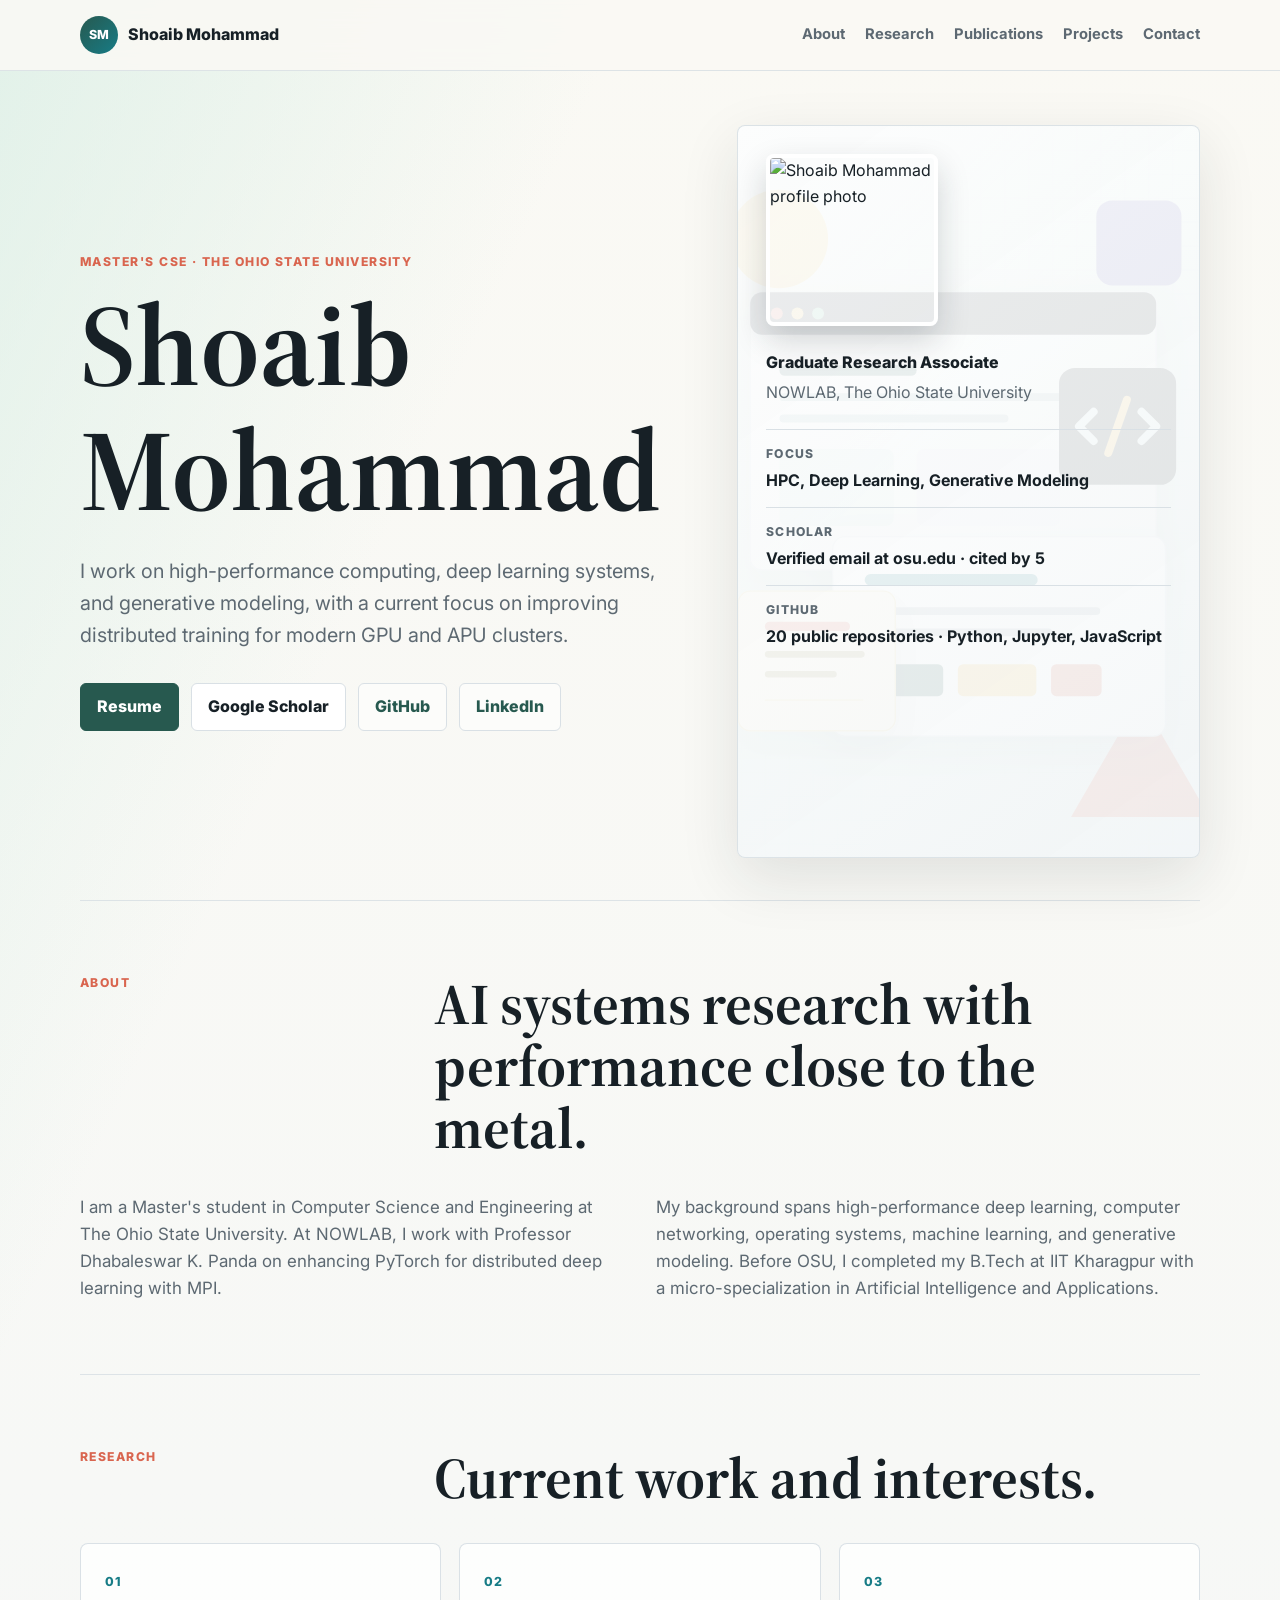
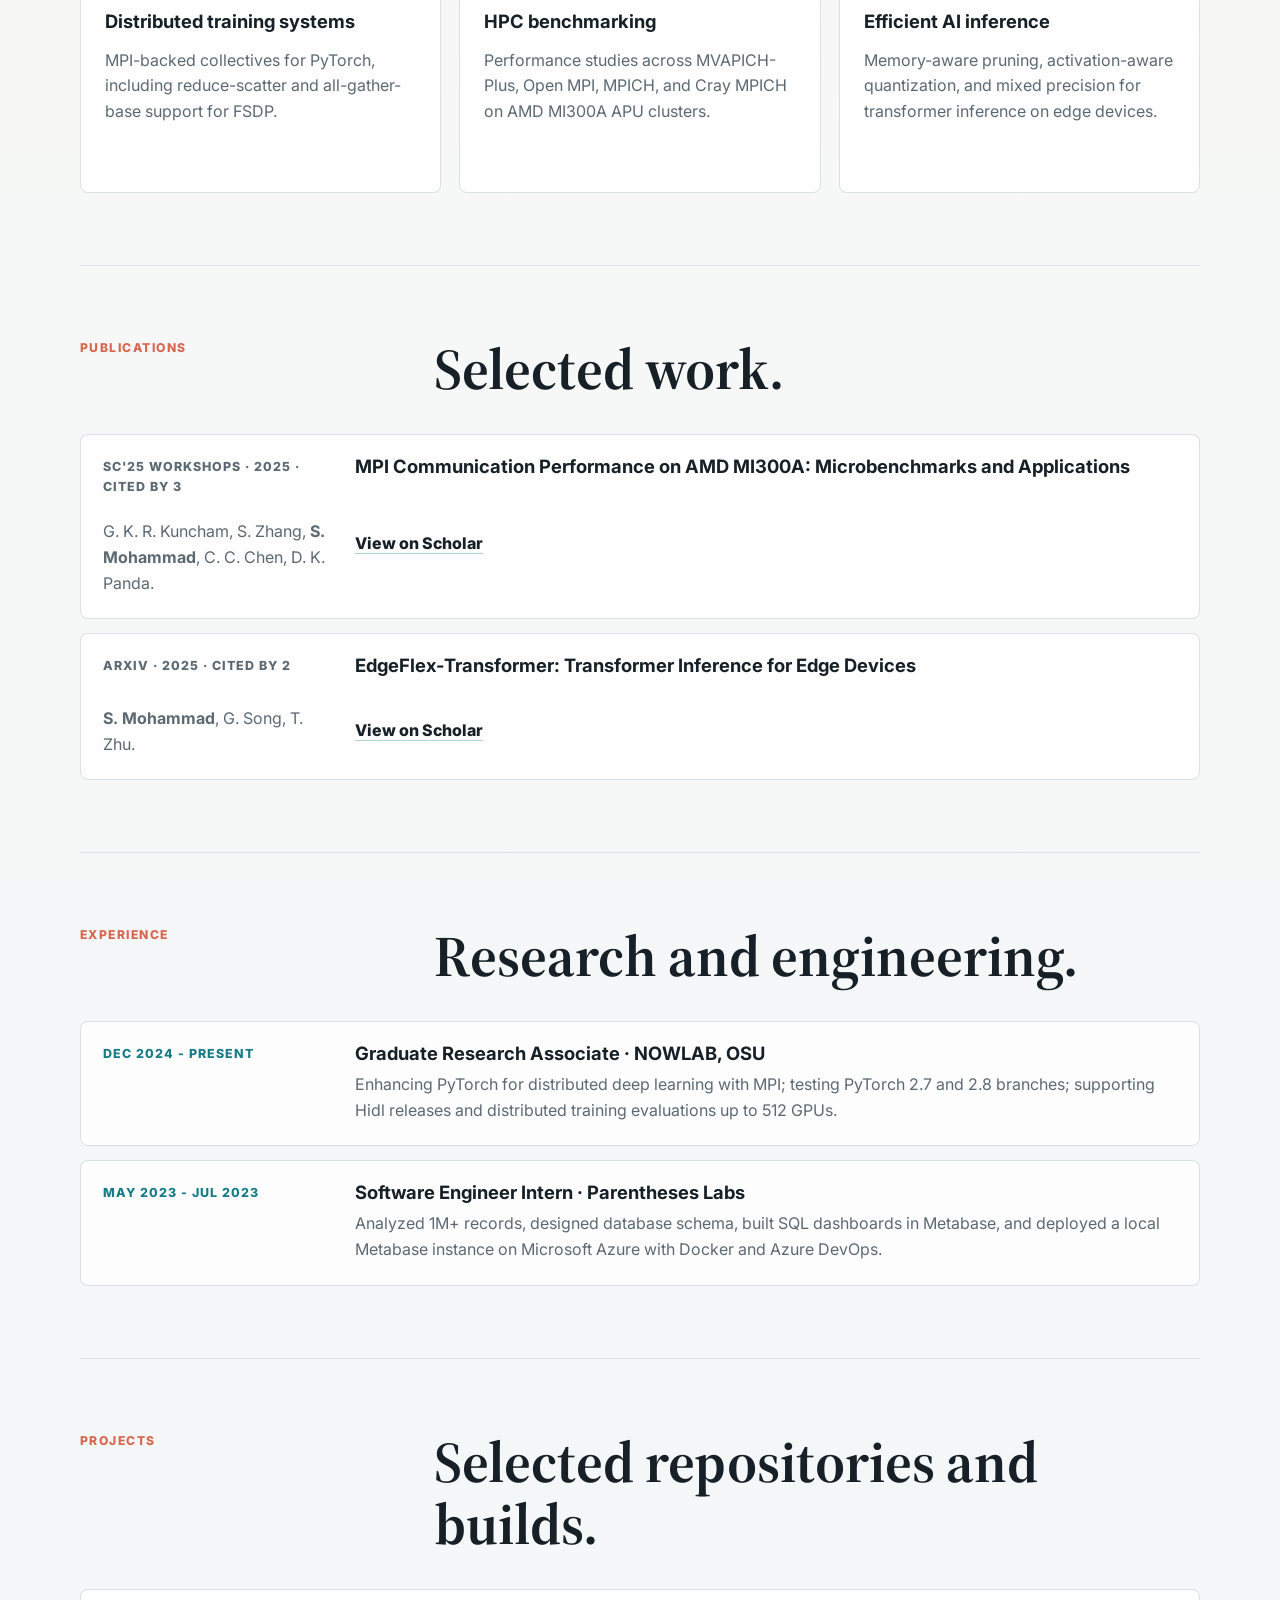
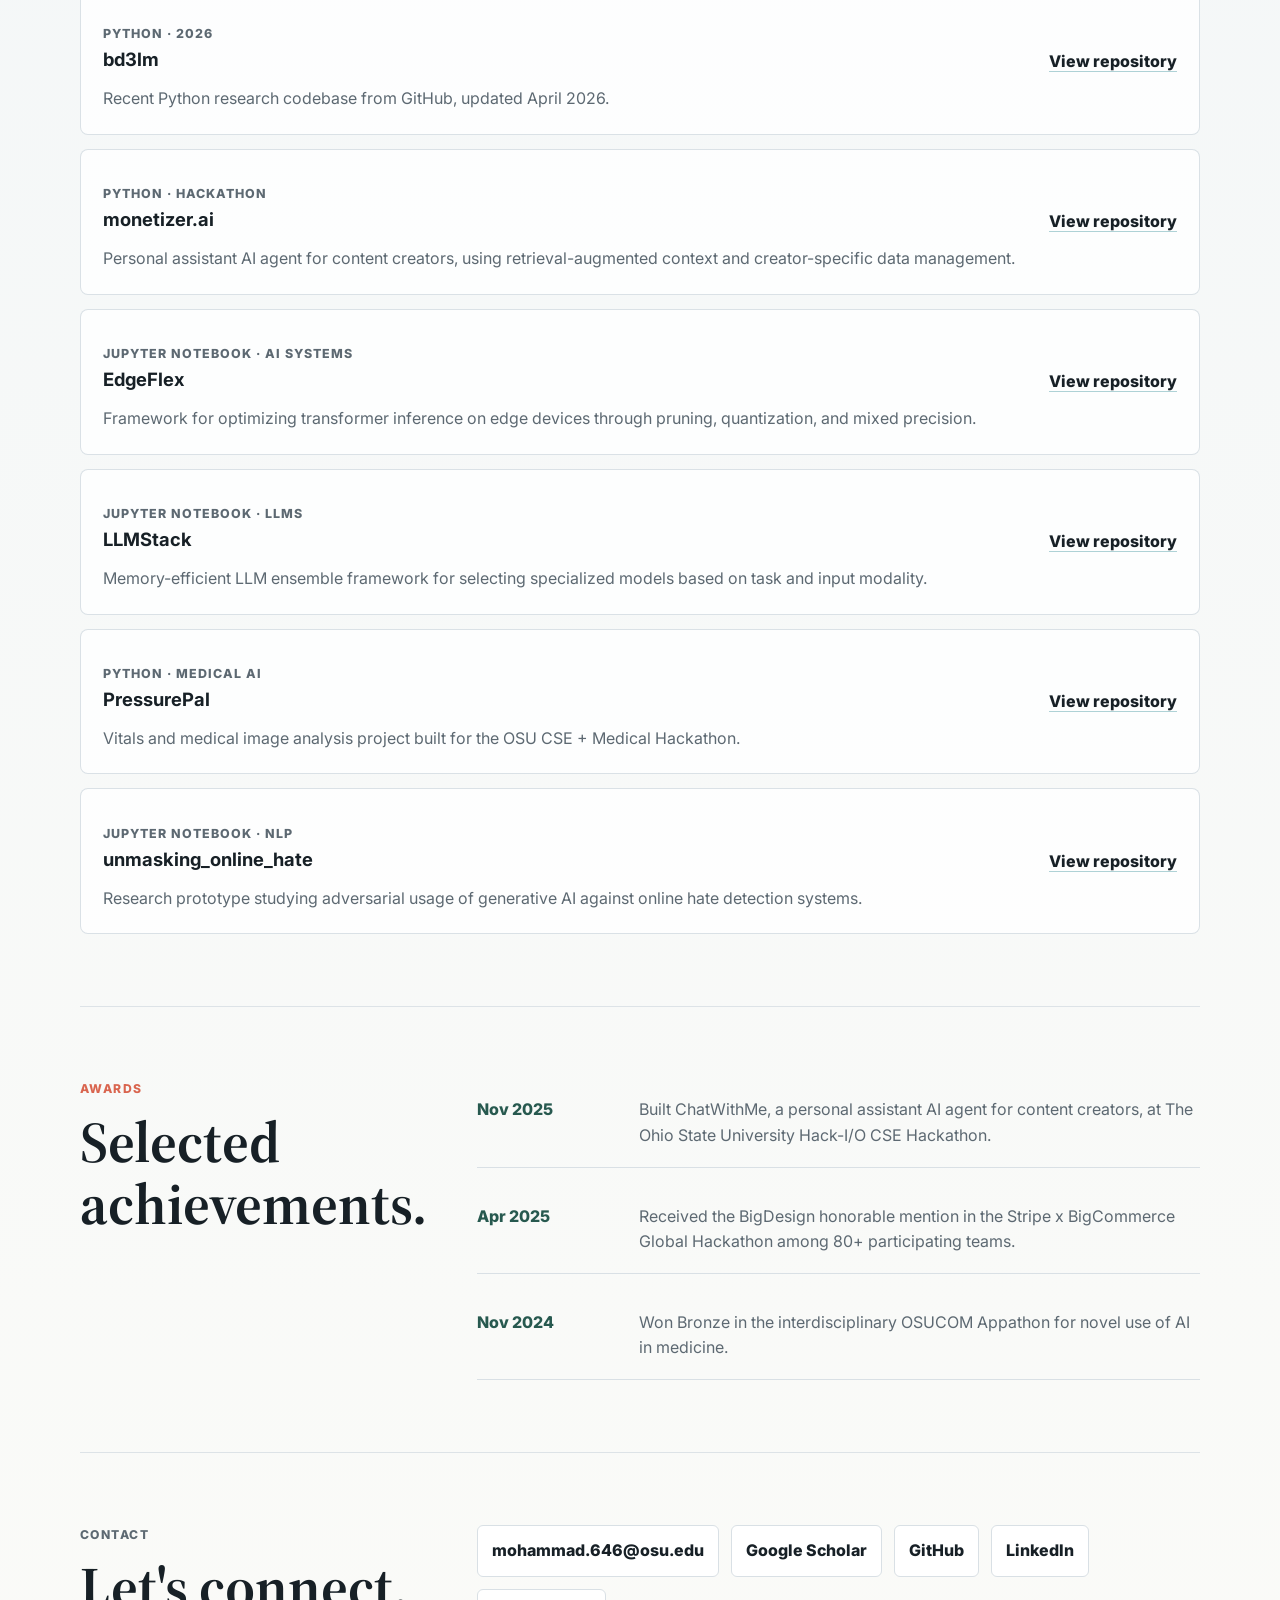
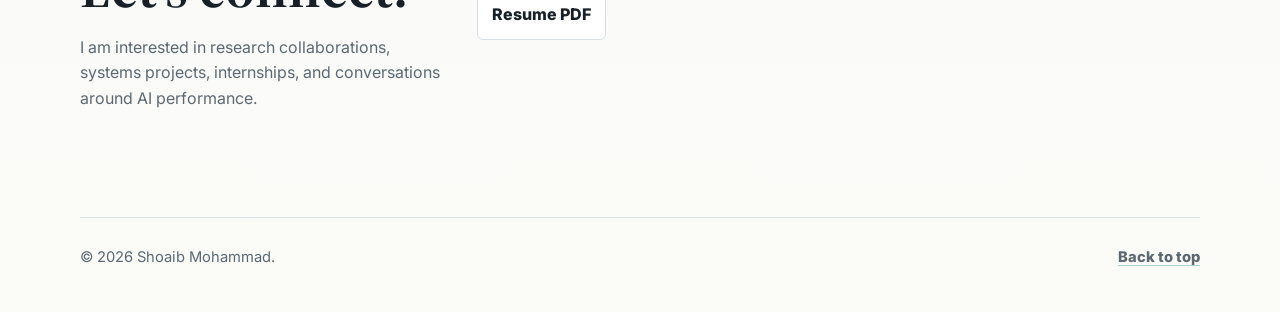
==== index.html @ 1cb0538e "Publish personal homepage" ====
<!doctype html>
<html lang="en">
  <head>
    <meta charset="utf-8">
    <meta name="viewport" content="width=device-width, initial-scale=1">
    <meta name="description" content="Shoaib Mohammad - Master's CSE student at The Ohio State University working on HPC, deep learning, generative modeling, and distributed training systems.">
    <title>Shoaib Mohammad | HPC, Deep Learning, and AI Systems</title>
    <link rel="preconnect" href="https://fonts.googleapis.com">
    <link rel="preconnect" href="https://fonts.gstatic.com" crossorigin>
    <link href="https://fonts.googleapis.com/css2?family=Inter:wght@400;500;600;700;800&family=Source+Serif+4:opsz,wght@8..60,500;8..60,650&display=swap" rel="stylesheet">
    <link rel="stylesheet" href="styles.css">
  </head>
  <body>
    <header class="site-header">
      <a class="brand" href="#top" aria-label="Shoaib Mohammad home">
        <span class="brand-mark">SM</span>
        <span>Shoaib Mohammad</span>
      </a>
      <nav class="site-nav" aria-label="Main navigation">
        <a href="#about">About</a>
        <a href="#research">Research</a>
        <a href="#publications">Publications</a>
        <a href="#projects">Projects</a>
        <a href="#contact">Contact</a>
      </nav>
    </header>

    <main id="top">
      <section class="hero" aria-labelledby="hero-title">
        <div class="hero-copy">
          <p class="eyebrow">Master's CSE · The Ohio State University</p>
          <h1 id="hero-title">Shoaib Mohammad</h1>
          <p class="lead">
            I work on high-performance computing, deep learning systems, and generative modeling, with a current focus on
            improving distributed training for modern GPU and APU clusters.
          </p>
          <div class="hero-actions" aria-label="Profile links">
            <a class="button primary" href="assets/Shoaib-Mohammad-Resume.pdf">Resume</a>
            <a class="button secondary" href="https://scholar.google.com/citations?user=XwBFP_gAAAAJ&amp;hl=en">Google Scholar</a>
            <a class="button ghost" href="https://github.com/Shoaib-git20">GitHub</a>
            <a class="button ghost" href="https://www.linkedin.com/in/shoaib-mohammad/">LinkedIn</a>
          </div>
        </div>

        <aside class="profile-panel" aria-label="Profile snapshot">
          <img class="profile-photo" src="https://avatars.githubusercontent.com/u/88187339?v=4" alt="Shoaib Mohammad profile photo">
          <div class="profile-copy">
            <p class="profile-title">Graduate Research Associate</p>
            <p class="profile-text">NOWLAB, The Ohio State University</p>
          </div>
          <dl class="profile-facts">
            <div>
              <dt>Focus</dt>
              <dd>HPC, Deep Learning, Generative Modeling</dd>
            </div>
            <div>
              <dt>Scholar</dt>
              <dd>Verified email at osu.edu · cited by 5</dd>
            </div>
            <div>
              <dt>GitHub</dt>
              <dd>20 public repositories · Python, Jupyter, JavaScript</dd>
            </div>
          </dl>
        </aside>
      </section>

      <section class="section intro" id="about">
        <div class="section-heading">
          <p class="eyebrow">About</p>
          <h2>AI systems research with performance close to the metal.</h2>
        </div>
        <div class="intro-grid">
          <p>
            I am a Master's student in Computer Science and Engineering at The Ohio State University. At NOWLAB, I work
            with Professor Dhabaleswar K. Panda on enhancing PyTorch for distributed deep learning with MPI.
          </p>
          <p>
            My background spans high-performance deep learning, computer networking, operating systems, machine learning,
            and generative modeling. Before OSU, I completed my B.Tech at IIT Kharagpur with a micro-specialization in
            Artificial Intelligence and Applications.
          </p>
        </div>
      </section>

      <section class="section" id="research">
        <div class="section-heading">
          <p class="eyebrow">Research</p>
          <h2>Current work and interests.</h2>
        </div>
        <div class="focus-grid">
          <article class="focus-card">
            <span>01</span>
            <h3>Distributed training systems</h3>
            <p>MPI-backed collectives for PyTorch, including reduce-scatter and all-gather-base support for FSDP.</p>
          </article>
          <article class="focus-card">
            <span>02</span>
            <h3>HPC benchmarking</h3>
            <p>Performance studies across MVAPICH-Plus, Open MPI, MPICH, and Cray MPICH on AMD MI300A APU clusters.</p>
          </article>
          <article class="focus-card">
            <span>03</span>
            <h3>Efficient AI inference</h3>
            <p>Memory-aware pruning, activation-aware quantization, and mixed precision for transformer inference on edge devices.</p>
          </article>
        </div>
      </section>

      <section class="section publications-section" id="publications">
        <div class="section-heading">
          <p class="eyebrow">Publications</p>
          <h2>Selected work.</h2>
        </div>
        <div class="publication-list">
          <article class="publication">
            <p class="publication-meta">SC'25 Workshops · 2025 · cited by 3</p>
            <h3>MPI Communication Performance on AMD MI300A: Microbenchmarks and Applications</h3>
            <p>G. K. R. Kuncham, S. Zhang, <strong>S. Mohammad</strong>, C. C. Chen, D. K. Panda.</p>
            <a href="https://scholar.google.com/citations?view_op=view_citation&amp;hl=en&amp;user=XwBFP_gAAAAJ&amp;citation_for_view=XwBFP_gAAAAJ:u5HHmVD_uO8C">View on Scholar</a>
          </article>
          <article class="publication">
            <p class="publication-meta">arXiv · 2025 · cited by 2</p>
            <h3>EdgeFlex-Transformer: Transformer Inference for Edge Devices</h3>
            <p><strong>S. Mohammad</strong>, G. Song, T. Zhu.</p>
            <a href="https://scholar.google.com/citations?view_op=view_citation&amp;hl=en&amp;user=XwBFP_gAAAAJ&amp;citation_for_view=XwBFP_gAAAAJ:u-x6o8ySG0sC">View on Scholar</a>
          </article>
        </div>
      </section>

      <section class="section experience-section" id="experience">
        <div class="section-heading">
          <p class="eyebrow">Experience</p>
          <h2>Research and engineering.</h2>
        </div>
        <div class="experience-list">
          <article class="experience">
            <time>Dec 2024 - Present</time>
            <div>
              <h3>Graduate Research Associate · NOWLAB, OSU</h3>
              <p>Enhancing PyTorch for distributed deep learning with MPI; testing PyTorch 2.7 and 2.8 branches; supporting Hidl releases and distributed training evaluations up to 512 GPUs.</p>
            </div>
          </article>
          <article class="experience">
            <time>May 2023 - Jul 2023</time>
            <div>
              <h3>Software Engineer Intern · Parentheses Labs</h3>
              <p>Analyzed 1M+ records, designed database schema, built SQL dashboards in Metabase, and deployed a local Metabase instance on Microsoft Azure with Docker and Azure DevOps.</p>
            </div>
          </article>
        </div>
      </section>

      <section class="section projects-section" id="projects">
        <div class="section-heading">
          <p class="eyebrow">Projects</p>
          <h2>Selected repositories and builds.</h2>
        </div>
        <div class="project-list">
          <article class="project">
            <div>
              <p class="project-tag">Python · 2026</p>
              <h3>bd3lm</h3>
              <p>Recent Python research codebase from GitHub, updated April 2026.</p>
            </div>
            <a href="https://github.com/Shoaib-git20/bd3lm">View repository</a>
          </article>
          <article class="project">
            <div>
              <p class="project-tag">Python · Hackathon</p>
              <h3>monetizer.ai</h3>
              <p>Personal assistant AI agent for content creators, using retrieval-augmented context and creator-specific data management.</p>
            </div>
            <a href="https://github.com/Shoaib-git20/monetizer.ai">View repository</a>
          </article>
          <article class="project">
            <div>
              <p class="project-tag">Jupyter Notebook · AI Systems</p>
              <h3>EdgeFlex</h3>
              <p>Framework for optimizing transformer inference on edge devices through pruning, quantization, and mixed precision.</p>
            </div>
            <a href="https://github.com/Shoaib-git20/EdgeFlex">View repository</a>
          </article>
          <article class="project">
            <div>
              <p class="project-tag">Jupyter Notebook · LLMs</p>
              <h3>LLMStack</h3>
              <p>Memory-efficient LLM ensemble framework for selecting specialized models based on task and input modality.</p>
            </div>
            <a href="https://github.com/Shoaib-git20/LLMStack">View repository</a>
          </article>
          <article class="project">
            <div>
              <p class="project-tag">Python · Medical AI</p>
              <h3>PressurePal</h3>
              <p>Vitals and medical image analysis project built for the OSU CSE + Medical Hackathon.</p>
            </div>
            <a href="https://github.com/Shoaib-git20/PressurePal">View repository</a>
          </article>
          <article class="project">
            <div>
              <p class="project-tag">Jupyter Notebook · NLP</p>
              <h3>unmasking_online_hate</h3>
              <p>Research prototype studying adversarial usage of generative AI against online hate detection systems.</p>
            </div>
            <a href="https://github.com/Shoaib-git20/unmasking_online_hate">View repository</a>
          </article>
        </div>
      </section>

      <section class="section notes-section" id="awards">
        <div>
          <p class="eyebrow">Awards</p>
          <h2>Selected achievements.</h2>
        </div>
        <ol class="timeline">
          <li>
            <time datetime="2025-11">Nov 2025</time>
            <p>Built ChatWithMe, a personal assistant AI agent for content creators, at The Ohio State University Hack-I/O CSE Hackathon.</p>
          </li>
          <li>
            <time datetime="2025-04">Apr 2025</time>
            <p>Received the BigDesign honorable mention in the Stripe x BigCommerce Global Hackathon among 80+ participating teams.</p>
          </li>
          <li>
            <time datetime="2024-11">Nov 2024</time>
            <p>Won Bronze in the interdisciplinary OSUCOM Appathon for novel use of AI in medicine.</p>
          </li>
        </ol>
      </section>

      <section class="section contact-section" id="contact">
        <div>
          <p class="eyebrow">Contact</p>
          <h2>Let's connect.</h2>
          <p>
            I am interested in research collaborations, systems projects, internships, and conversations around AI performance.
          </p>
        </div>
        <div class="contact-links">
          <a href="mailto:mohammad.646@osu.edu">mohammad.646@osu.edu</a>
          <a href="https://scholar.google.com/citations?user=XwBFP_gAAAAJ&amp;hl=en">Google Scholar</a>
          <a href="https://github.com/Shoaib-git20">GitHub</a>
          <a href="https://www.linkedin.com/in/shoaib-mohammad/">LinkedIn</a>
          <a href="assets/Shoaib-Mohammad-Resume.pdf">Resume PDF</a>
        </div>
      </section>
    </main>

    <footer class="site-footer">
      <p>&copy; 2026 Shoaib Mohammad.</p>
      <a href="#top">Back to top</a>
    </footer>
  </body>
</html>
---- styles.css ----
:root {
  --ink: #172026;
  --muted: #5d6972;
  --line: #d9e0e5;
  --paper: #faf9f4;
  --surface: #ffffff;
  --mint: #d7eee4;
  --green: #27594f;
  --teal: #177c86;
  --coral: #d9654f;
  --yellow: #f0bf4c;
  --violet: #5651a8;
  --shadow: 0 20px 60px rgba(23, 32, 38, 0.11);
  --max: 1120px;
}

* {
  box-sizing: border-box;
}

html {
  scroll-behavior: smooth;
}

body {
  margin: 0;
  color: var(--ink);
  background:
    linear-gradient(115deg, rgba(215, 238, 228, 0.7), transparent 36rem),
    linear-gradient(180deg, var(--paper) 0%, #f4f7f8 58%, #fbfbf8 100%);
  font-family: Inter, system-ui, -apple-system, BlinkMacSystemFont, "Segoe UI", sans-serif;
  line-height: 1.6;
}

a {
  color: inherit;
  text-decoration-color: rgba(23, 124, 134, 0.34);
  text-underline-offset: 0.22em;
}

a:hover {
  color: var(--coral);
  text-decoration-color: currentColor;
}

.site-header {
  position: sticky;
  top: 0;
  z-index: 10;
  display: flex;
  align-items: center;
  justify-content: space-between;
  gap: 24px;
  padding: 16px max(22px, calc((100vw - var(--max)) / 2));
  border-bottom: 1px solid rgba(217, 224, 229, 0.86);
  background: rgba(250, 249, 244, 0.88);
  backdrop-filter: blur(16px);
}

.brand {
  display: inline-flex;
  align-items: center;
  gap: 10px;
  font-weight: 800;
  text-decoration: none;
  white-space: nowrap;
}

.brand-mark {
  display: inline-grid;
  width: 38px;
  height: 38px;
  place-items: center;
  border-radius: 50%;
  color: #fff;
  background: linear-gradient(135deg, var(--green), var(--teal));
  font-size: 0.78rem;
}

.site-nav {
  display: flex;
  flex-wrap: wrap;
  justify-content: flex-end;
  gap: 8px 20px;
  color: var(--muted);
  font-size: 0.92rem;
  font-weight: 700;
}

.site-nav a {
  text-decoration: none;
}

.hero,
.section,
.site-footer {
  width: min(var(--max), calc(100vw - 48px));
  margin: 0 auto;
}

.hero {
  min-height: calc(100vh - 71px);
  display: grid;
  grid-template-columns: minmax(0, 1fr) minmax(320px, 0.76fr);
  gap: 48px;
  align-items: center;
  padding: 54px 0 42px;
}

.hero-copy {
  max-width: 760px;
}

.eyebrow {
  margin: 0 0 12px;
  color: var(--coral);
  font-size: 0.76rem;
  font-weight: 800;
  letter-spacing: 0.12em;
  text-transform: uppercase;
}

h1,
h2,
h3 {
  margin: 0;
  line-height: 1.08;
}

h1,
h2 {
  font-family: "Source Serif 4", Georgia, serif;
}

h1 {
  max-width: 820px;
  font-size: 7.2rem;
  font-weight: 650;
}

h2 {
  font-size: 3.6rem;
  font-weight: 650;
}

h3 {
  font-size: 1.15rem;
}

.lead {
  max-width: 680px;
  margin: 24px 0 0;
  color: var(--muted);
  font-size: 1.24rem;
}

.hero-actions {
  display: flex;
  flex-wrap: wrap;
  gap: 12px;
  margin-top: 32px;
}

.button {
  display: inline-flex;
  min-height: 44px;
  align-items: center;
  justify-content: center;
  padding: 10px 16px;
  border: 1px solid var(--line);
  border-radius: 6px;
  font-weight: 800;
  text-decoration: none;
}

.button.primary {
  border-color: var(--green);
  color: #fff;
  background: var(--green);
}

.button.secondary {
  background: var(--surface);
}

.button.ghost {
  color: var(--green);
  background: rgba(255, 255, 255, 0.58);
}

.profile-panel {
  align-self: stretch;
  display: grid;
  align-content: start;
  gap: 24px;
  min-height: 420px;
  padding: 28px;
  border: 1px solid rgba(217, 224, 229, 0.9);
  border-radius: 8px;
  background:
    linear-gradient(145deg, rgba(255, 255, 255, 0.92), rgba(244, 247, 248, 0.9)),
    linear-gradient(135deg, rgba(23, 124, 134, 0.14), transparent 42%),
    url("assets/hero-workspace.svg");
  background-position: center;
  background-size: cover;
  box-shadow: var(--shadow);
}

.profile-photo {
  width: 172px;
  aspect-ratio: 1;
  object-fit: cover;
  border: 4px solid var(--surface);
  border-radius: 8px;
  box-shadow: 0 14px 32px rgba(23, 32, 38, 0.18);
}

.profile-title {
  margin: 0;
  font-weight: 800;
}

.profile-text {
  margin: 4px 0 0;
  color: var(--muted);
}

.profile-facts {
  display: grid;
  gap: 14px;
  margin: 0;
}

.profile-facts div {
  padding-top: 14px;
  border-top: 1px solid var(--line);
}

.profile-facts dt {
  color: var(--muted);
  font-size: 0.76rem;
  font-weight: 800;
  letter-spacing: 0.1em;
  text-transform: uppercase;
}

.profile-facts dd {
  margin: 4px 0 0;
  font-weight: 700;
}

.section {
  padding: 72px 0;
  border-top: 1px solid rgba(217, 224, 229, 0.86);
}

.section-heading {
  display: grid;
  grid-template-columns: minmax(180px, 0.42fr) minmax(0, 1fr);
  gap: 32px;
  align-items: start;
  margin-bottom: 34px;
}

.intro-grid {
  display: grid;
  grid-template-columns: repeat(2, minmax(0, 1fr));
  gap: 32px;
  color: var(--muted);
  font-size: 1.06rem;
}

.intro-grid p {
  margin: 0;
}

.focus-grid {
  display: grid;
  grid-template-columns: repeat(3, minmax(0, 1fr));
  gap: 18px;
}

.focus-card {
  min-height: 250px;
  padding: 24px;
  border: 1px solid rgba(217, 224, 229, 0.95);
  border-radius: 8px;
  background: rgba(255, 255, 255, 0.78);
}

.focus-card span,
.project-tag {
  color: var(--teal);
  font-size: 0.78rem;
  font-weight: 800;
  letter-spacing: 0.08em;
  text-transform: uppercase;
}

.focus-card h3 {
  margin-top: 18px;
}

.focus-card p,
.publication p,
.experience p,
.project p,
.contact-section p,
.timeline p {
  color: var(--muted);
}

.publication-list,
.experience-list,
.project-list {
  display: grid;
  gap: 14px;
}

.publication,
.experience,
.project {
  display: grid;
  grid-template-columns: minmax(0, 1fr) auto;
  gap: 22px;
  align-items: center;
  padding: 22px;
  border: 1px solid rgba(217, 224, 229, 0.95);
  border-radius: 8px;
  background: rgba(255, 255, 255, 0.78);
}

.publication,
.experience {
  grid-template-columns: minmax(170px, 0.28fr) minmax(0, 1fr);
  align-items: start;
}

.publication-meta,
.experience time {
  margin: 0;
  color: var(--teal);
  font-size: 0.78rem;
  font-weight: 800;
  letter-spacing: 0.08em;
  text-transform: uppercase;
}

.publication h3,
.experience h3 {
  margin-bottom: 8px;
}

.publication p,
.experience p {
  margin: 0;
}

.publication a {
  display: inline-flex;
  margin-top: 12px;
  font-weight: 800;
}

.project h3 {
  margin-top: 6px;
}

.project p {
  margin-bottom: 0;
}

.project a {
  font-weight: 800;
  white-space: nowrap;
}

.notes-section,
.contact-section {
  display: grid;
  grid-template-columns: minmax(360px, 0.5fr) minmax(0, 1fr);
  gap: 36px;
  align-items: start;
}

.notes-section h2,
.contact-section h2 {
  max-width: 620px;
}

.timeline {
  display: grid;
  gap: 18px;
  margin: 0;
  padding: 0;
  list-style: none;
}

.timeline li {
  display: grid;
  grid-template-columns: 140px minmax(0, 1fr);
  gap: 22px;
  padding: 18px 0;
  border-bottom: 1px solid var(--line);
}

.timeline time {
  color: var(--green);
  font-weight: 800;
}

.timeline p {
  margin: 0;
}

.contact-section {
  padding-bottom: 90px;
}

.contact-links {
  display: flex;
  flex-wrap: wrap;
  gap: 12px;
}

.contact-links a {
  padding: 12px 14px;
  border: 1px solid var(--line);
  border-radius: 6px;
  background: var(--surface);
  font-weight: 800;
  text-decoration: none;
}

.site-footer {
  display: flex;
  justify-content: space-between;
  gap: 20px;
  padding: 28px 0 42px;
  border-top: 1px solid var(--line);
  color: var(--muted);
  font-size: 0.92rem;
}

.site-footer p {
  margin: 0;
}

.site-footer a {
  font-weight: 800;
}

@media (max-width: 900px) {
  .site-header {
    align-items: flex-start;
    flex-direction: column;
  }

  .site-nav {
    justify-content: flex-start;
  }

  .hero,
  .section-heading,
  .intro-grid,
  .focus-grid,
  .notes-section,
  .contact-section {
    grid-template-columns: 1fr;
  }

  .hero {
    min-height: auto;
  }

  h1 {
    font-size: 5.2rem;
  }

  h2 {
    font-size: 2.8rem;
  }

  .profile-panel {
    min-height: 340px;
  }
}

@media (max-width: 560px) {
  .site-header {
    padding: 14px 18px;
  }

  .hero,
  .section,
  .site-footer {
    width: min(100% - 36px, var(--max));
  }

  .hero {
    padding: 38px 0 26px;
    gap: 34px;
  }

  h1 {
    font-size: 3.1rem;
  }

  h2 {
    font-size: 2.2rem;
  }

  .lead {
    font-size: 1.08rem;
  }

  .button,
  .contact-links a {
    width: 100%;
  }

  .profile-panel {
    min-height: 300px;
  }

  .section {
    padding: 52px 0;
  }

  .project,
  .publication,
  .experience,
  .timeline li,
  .site-footer {
    grid-template-columns: 1fr;
  }

  .project a {
    white-space: normal;
  }

  .site-footer {
    display: grid;
  }
}
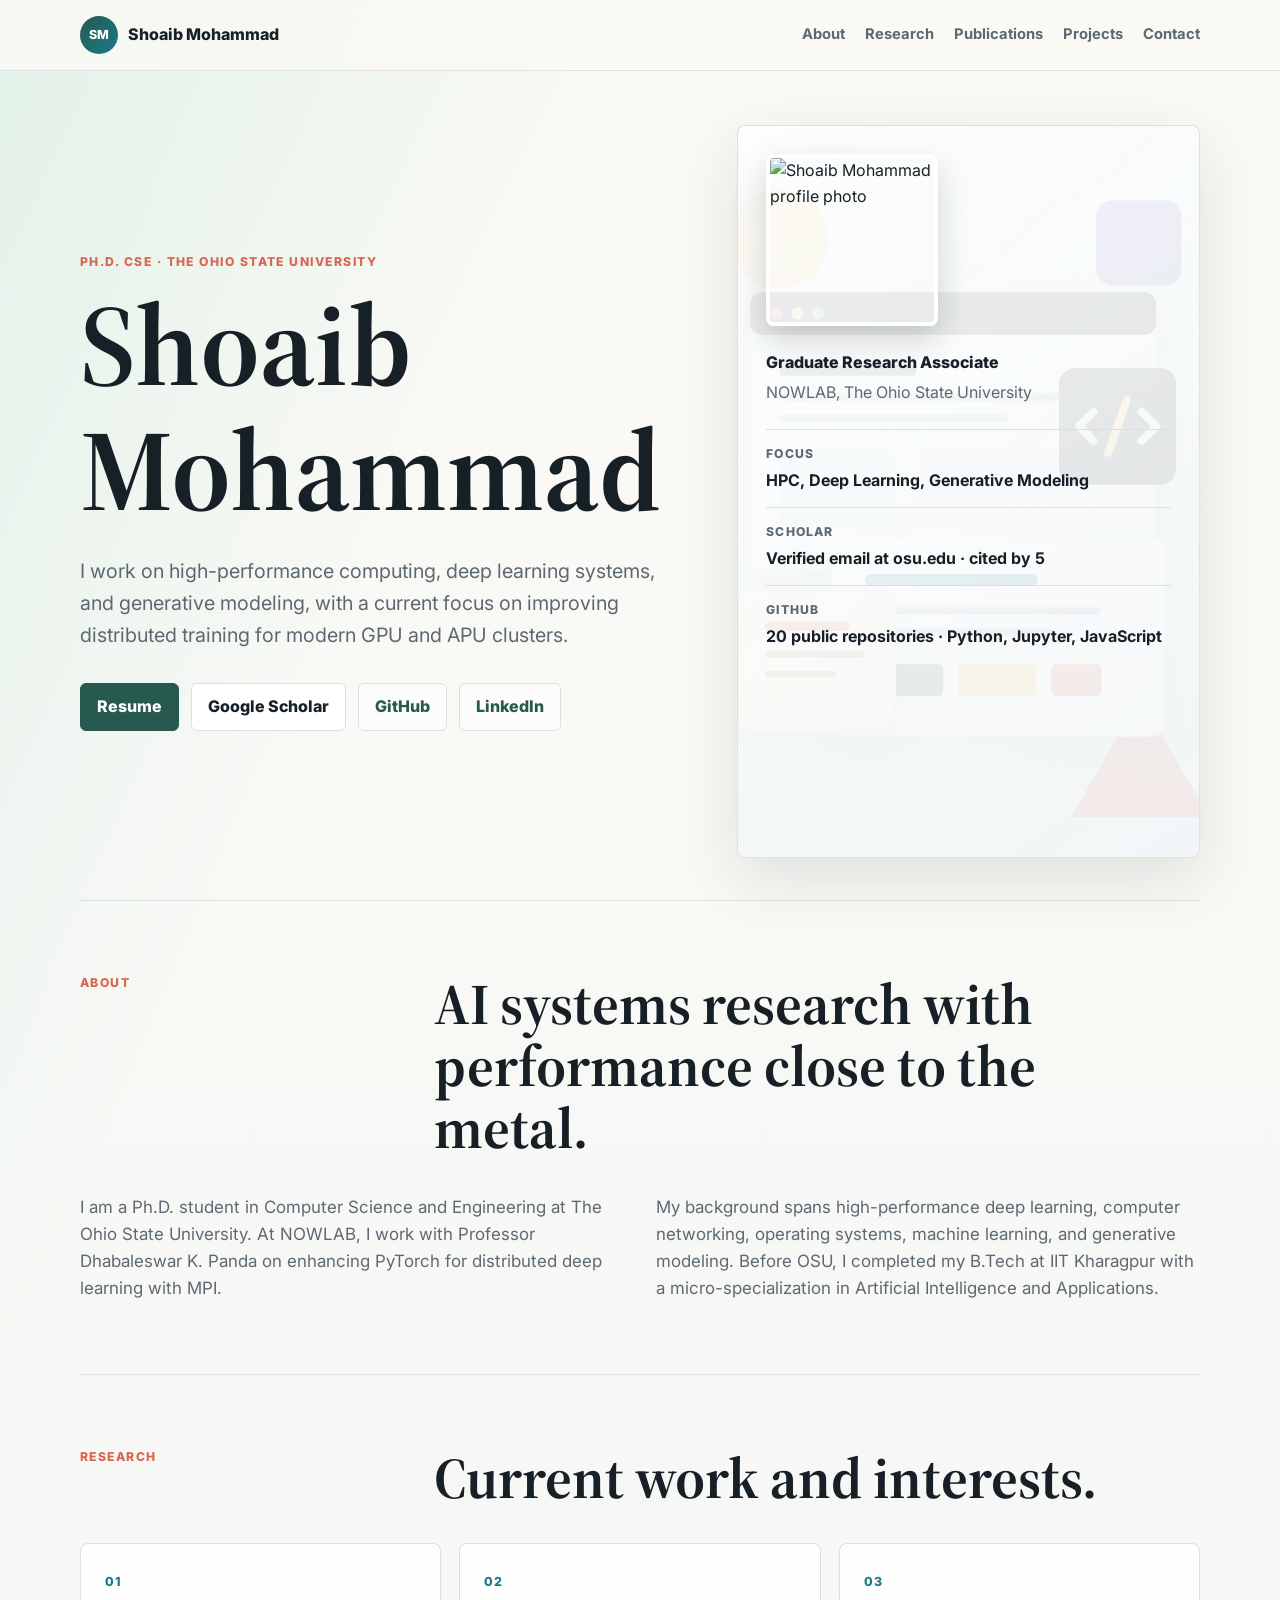
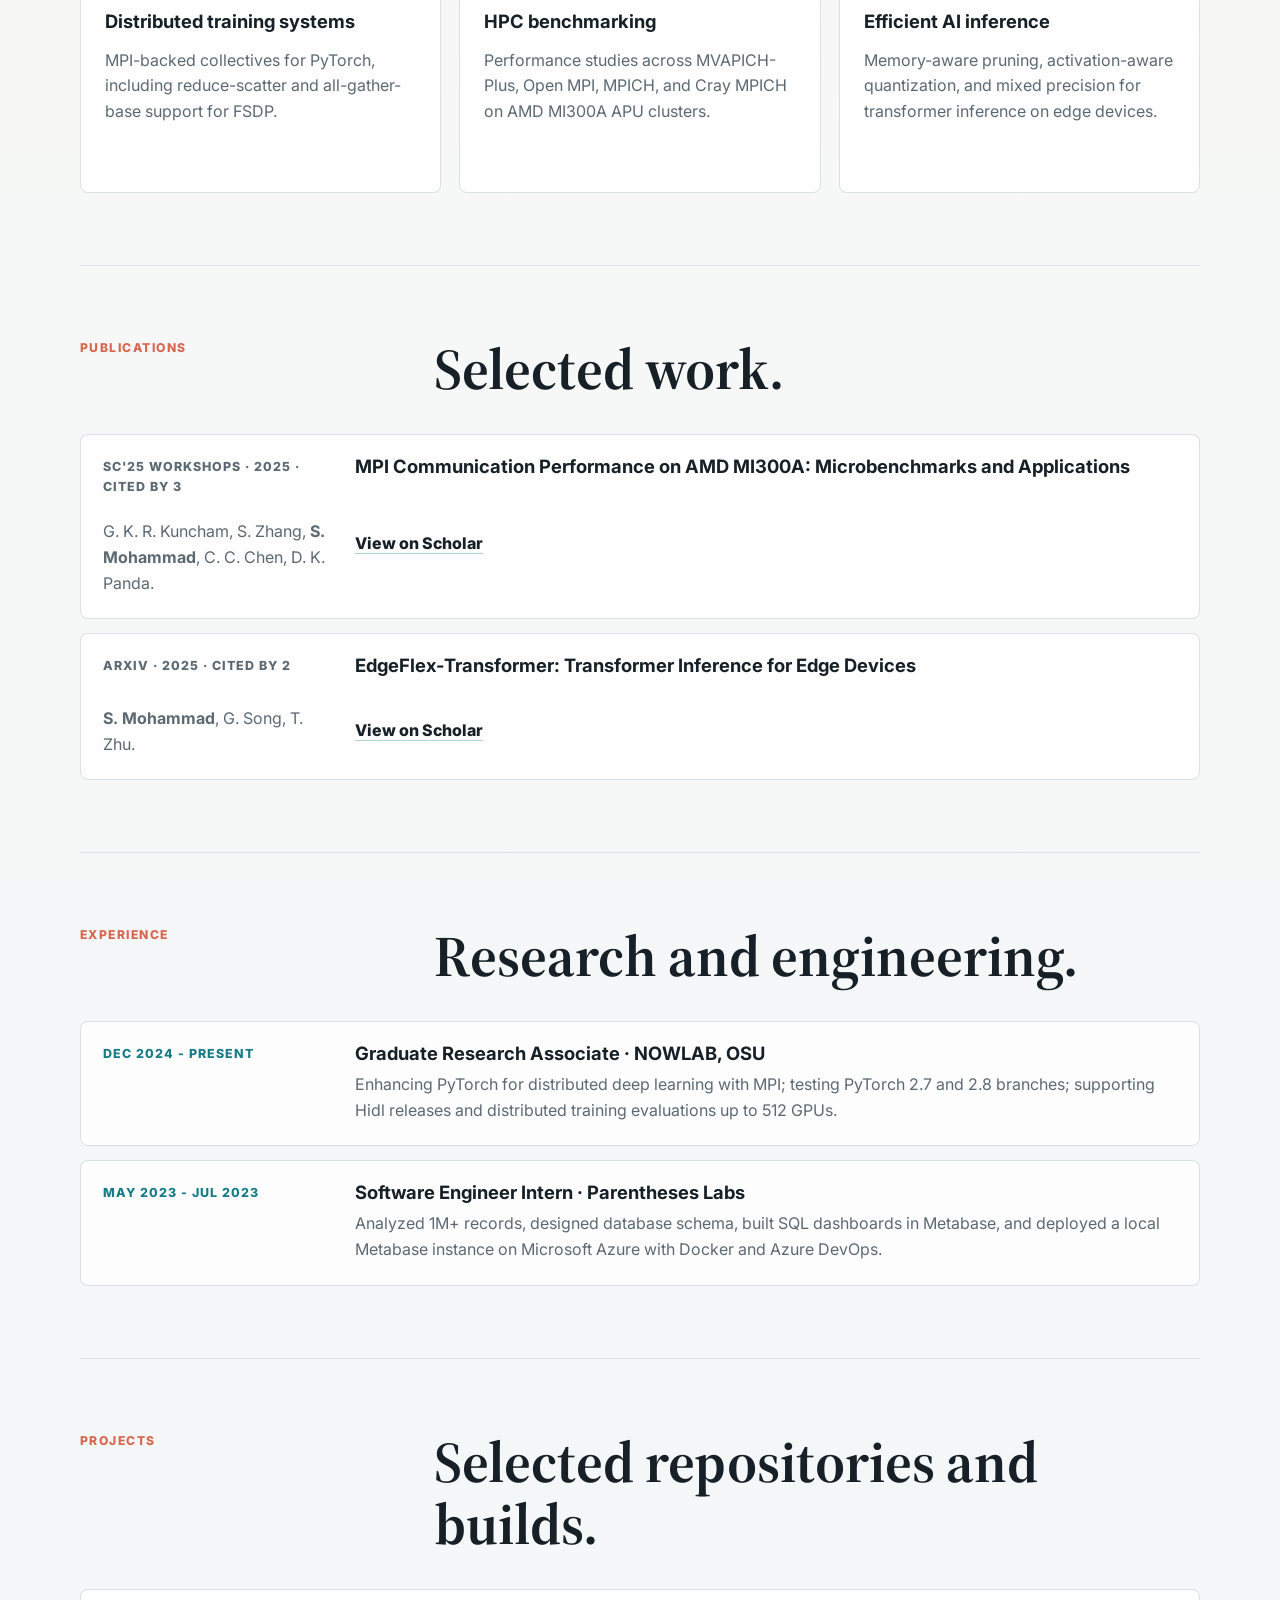
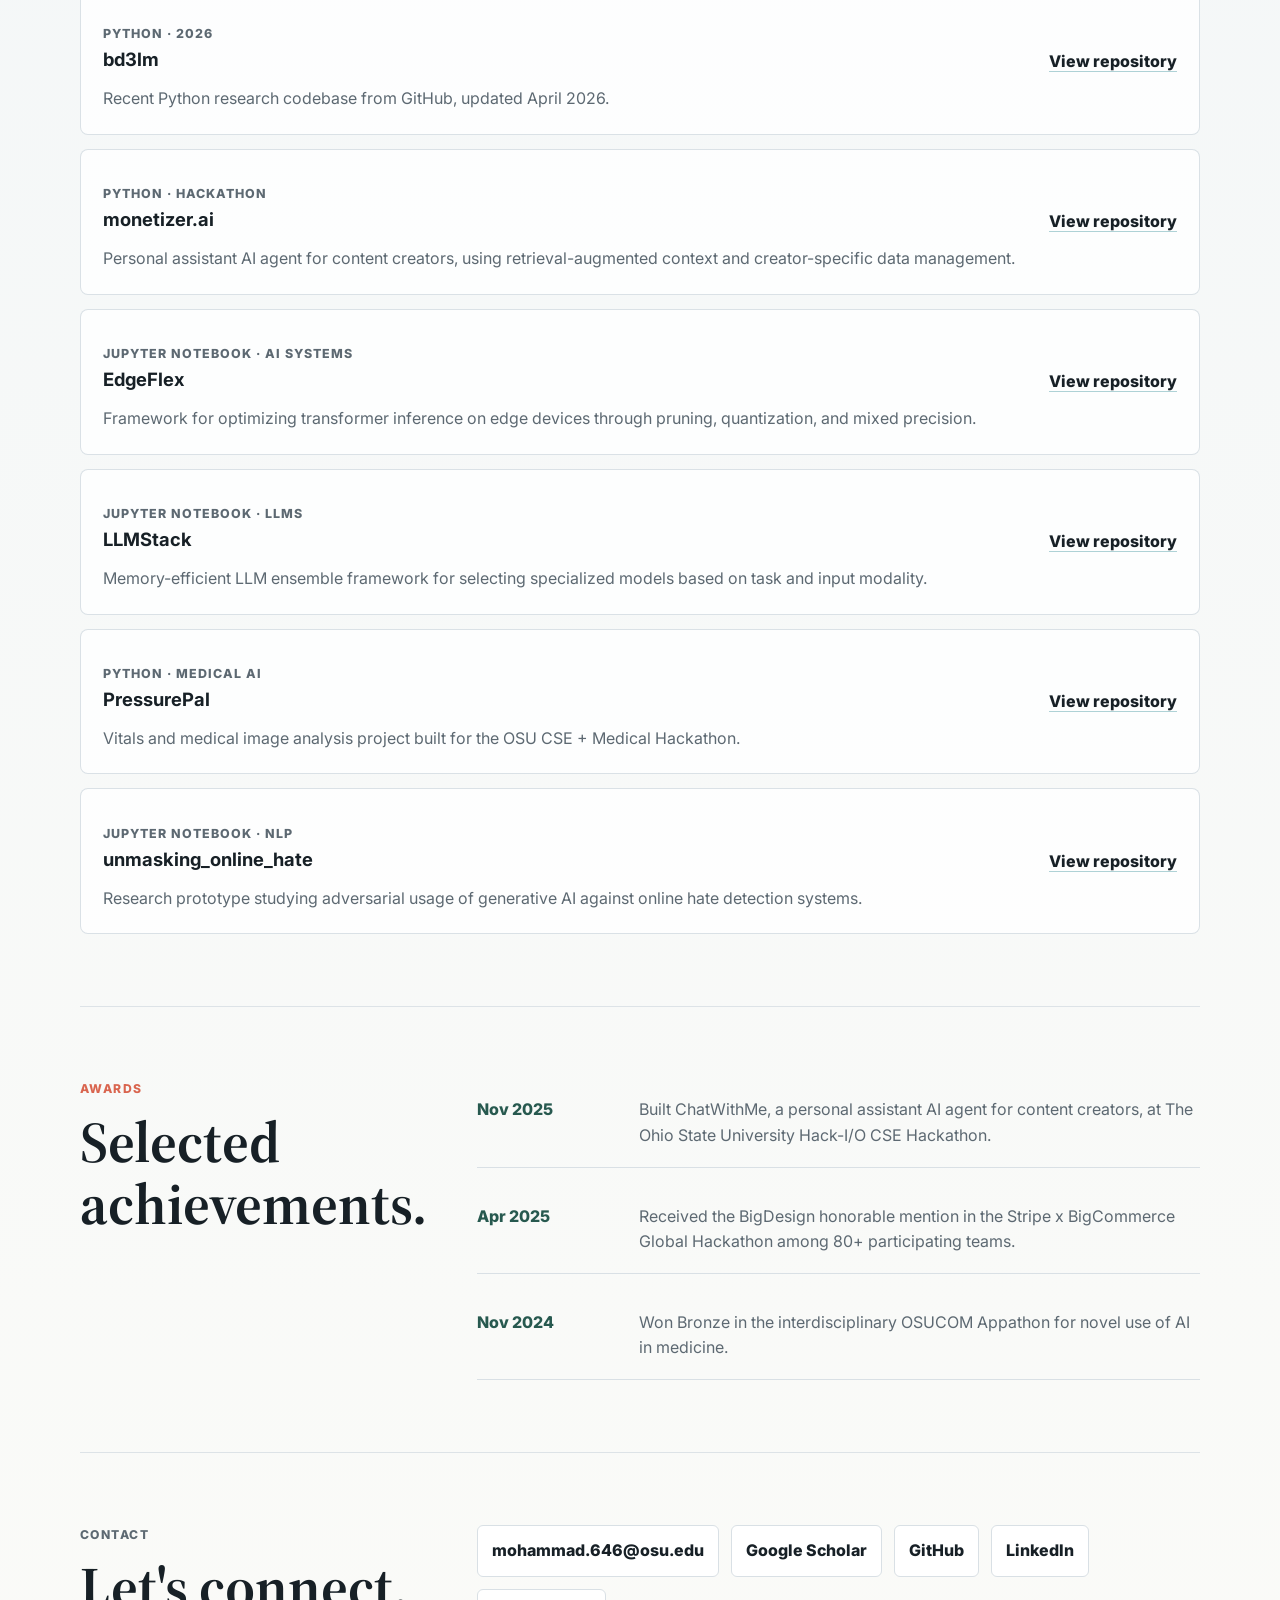
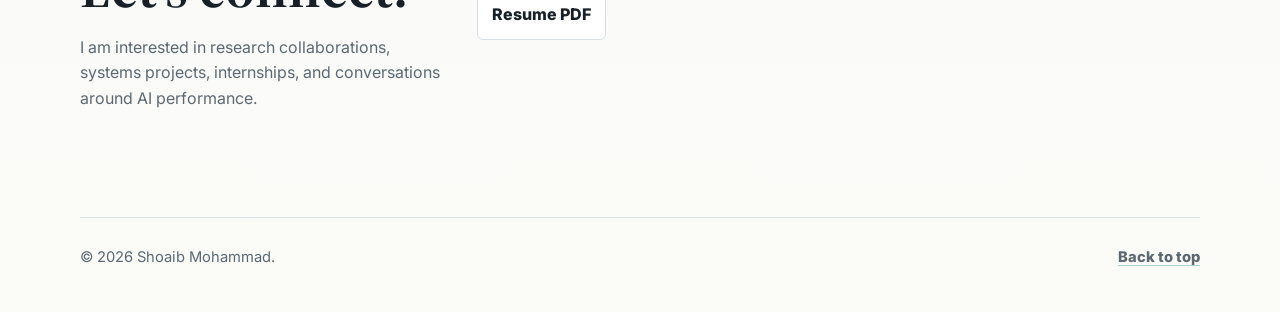
==== commit abb8bf69: "updated current education" ====
--- a/index.html
+++ b/index.html
@@ -3,7 +3,7 @@
   <head>
     <meta charset="utf-8">
     <meta name="viewport" content="width=device-width, initial-scale=1">
-    <meta name="description" content="Shoaib Mohammad - Master's CSE student at The Ohio State University working on HPC, deep learning, generative modeling, and distributed training systems.">
+    <meta name="description" content="Shoaib Mohammad - Ph.D. CSE student at The Ohio State University working on HPC, deep learning, generative modeling, and distributed training systems.">
     <title>Shoaib Mohammad | HPC, Deep Learning, and AI Systems</title>
     <link rel="preconnect" href="https://fonts.googleapis.com">
     <link rel="preconnect" href="https://fonts.gstatic.com" crossorigin>
@@ -28,7 +28,7 @@
     <main id="top">
       <section class="hero" aria-labelledby="hero-title">
         <div class="hero-copy">
-          <p class="eyebrow">Master's CSE · The Ohio State University</p>
+          <p class="eyebrow">Ph.D. CSE · The Ohio State University</p>
           <h1 id="hero-title">Shoaib Mohammad</h1>
           <p class="lead">
             I work on high-performance computing, deep learning systems, and generative modeling, with a current focus on
@@ -72,7 +72,7 @@
         </div>
         <div class="intro-grid">
           <p>
-            I am a Master's student in Computer Science and Engineering at The Ohio State University. At NOWLAB, I work
+            I am a Ph.D. student in Computer Science and Engineering at The Ohio State University. At NOWLAB, I work
             with Professor Dhabaleswar K. Panda on enhancing PyTorch for distributed deep learning with MPI.
           </p>
           <p>
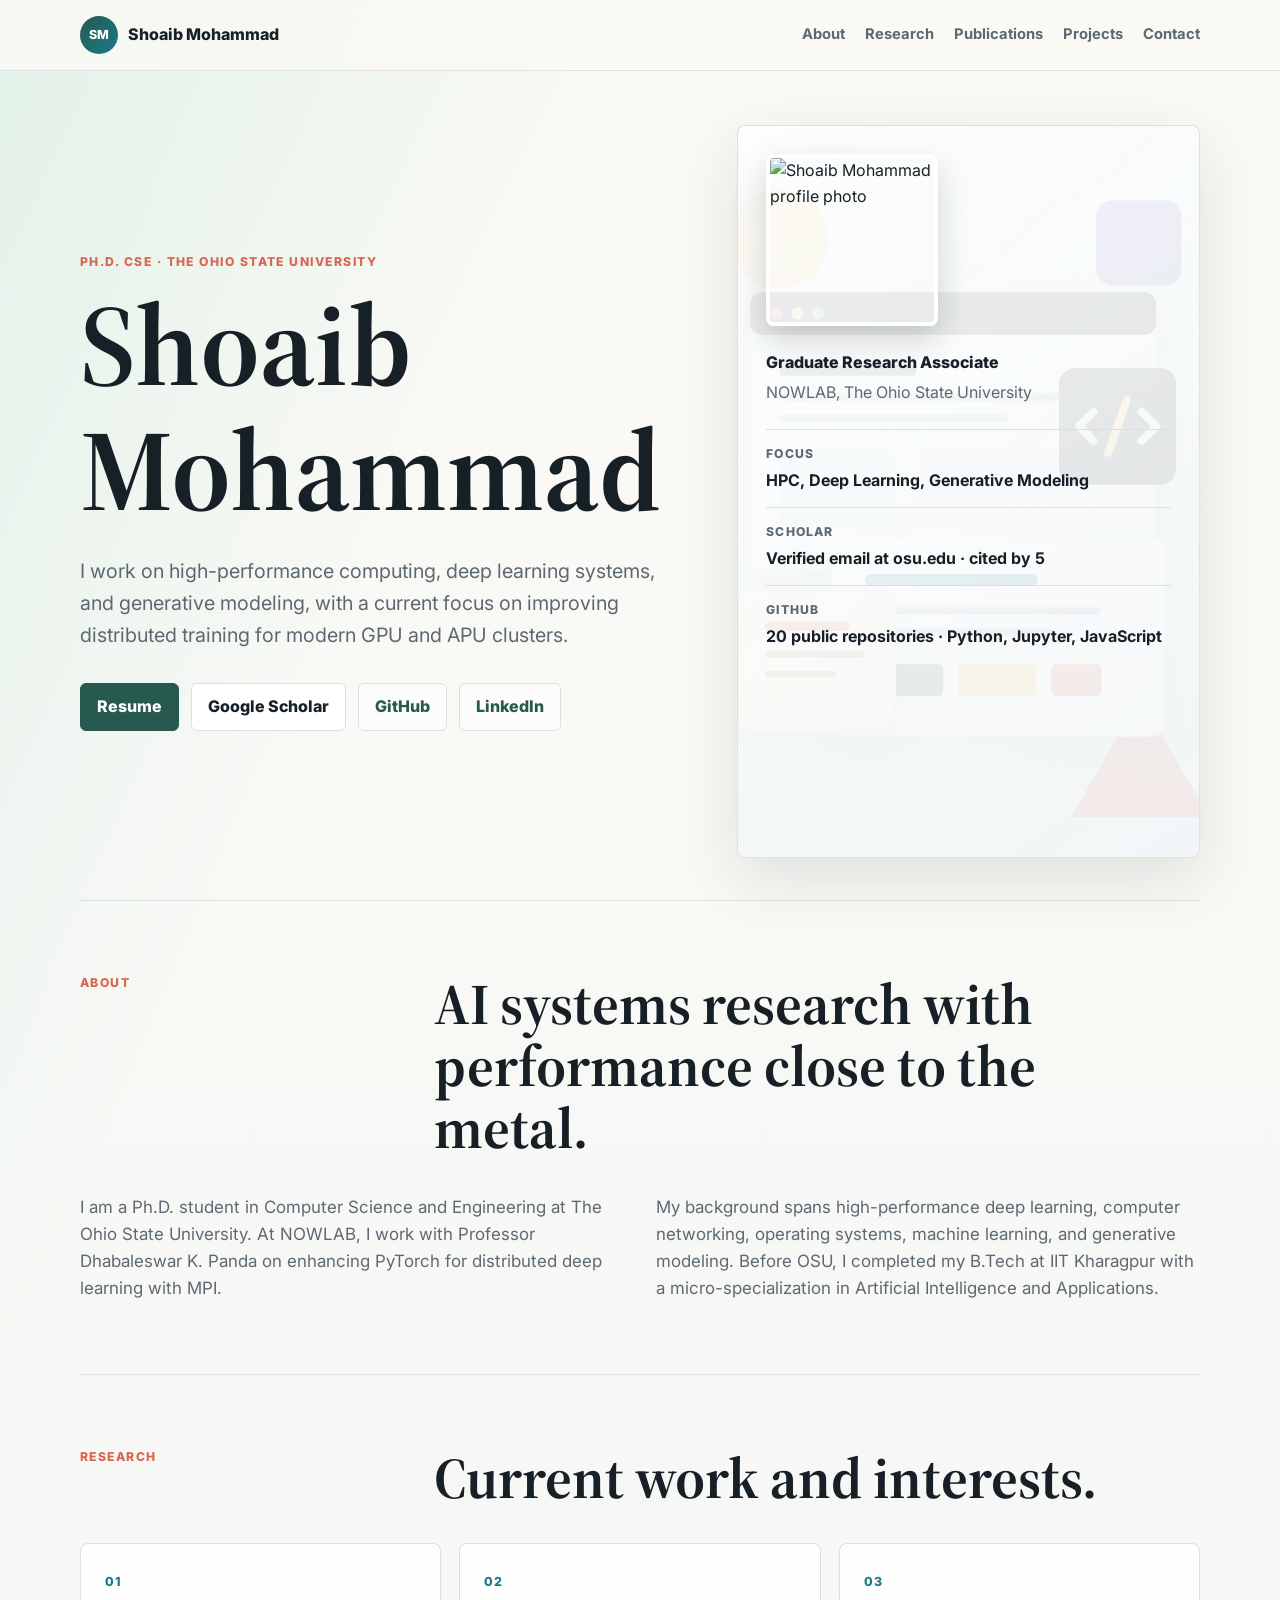
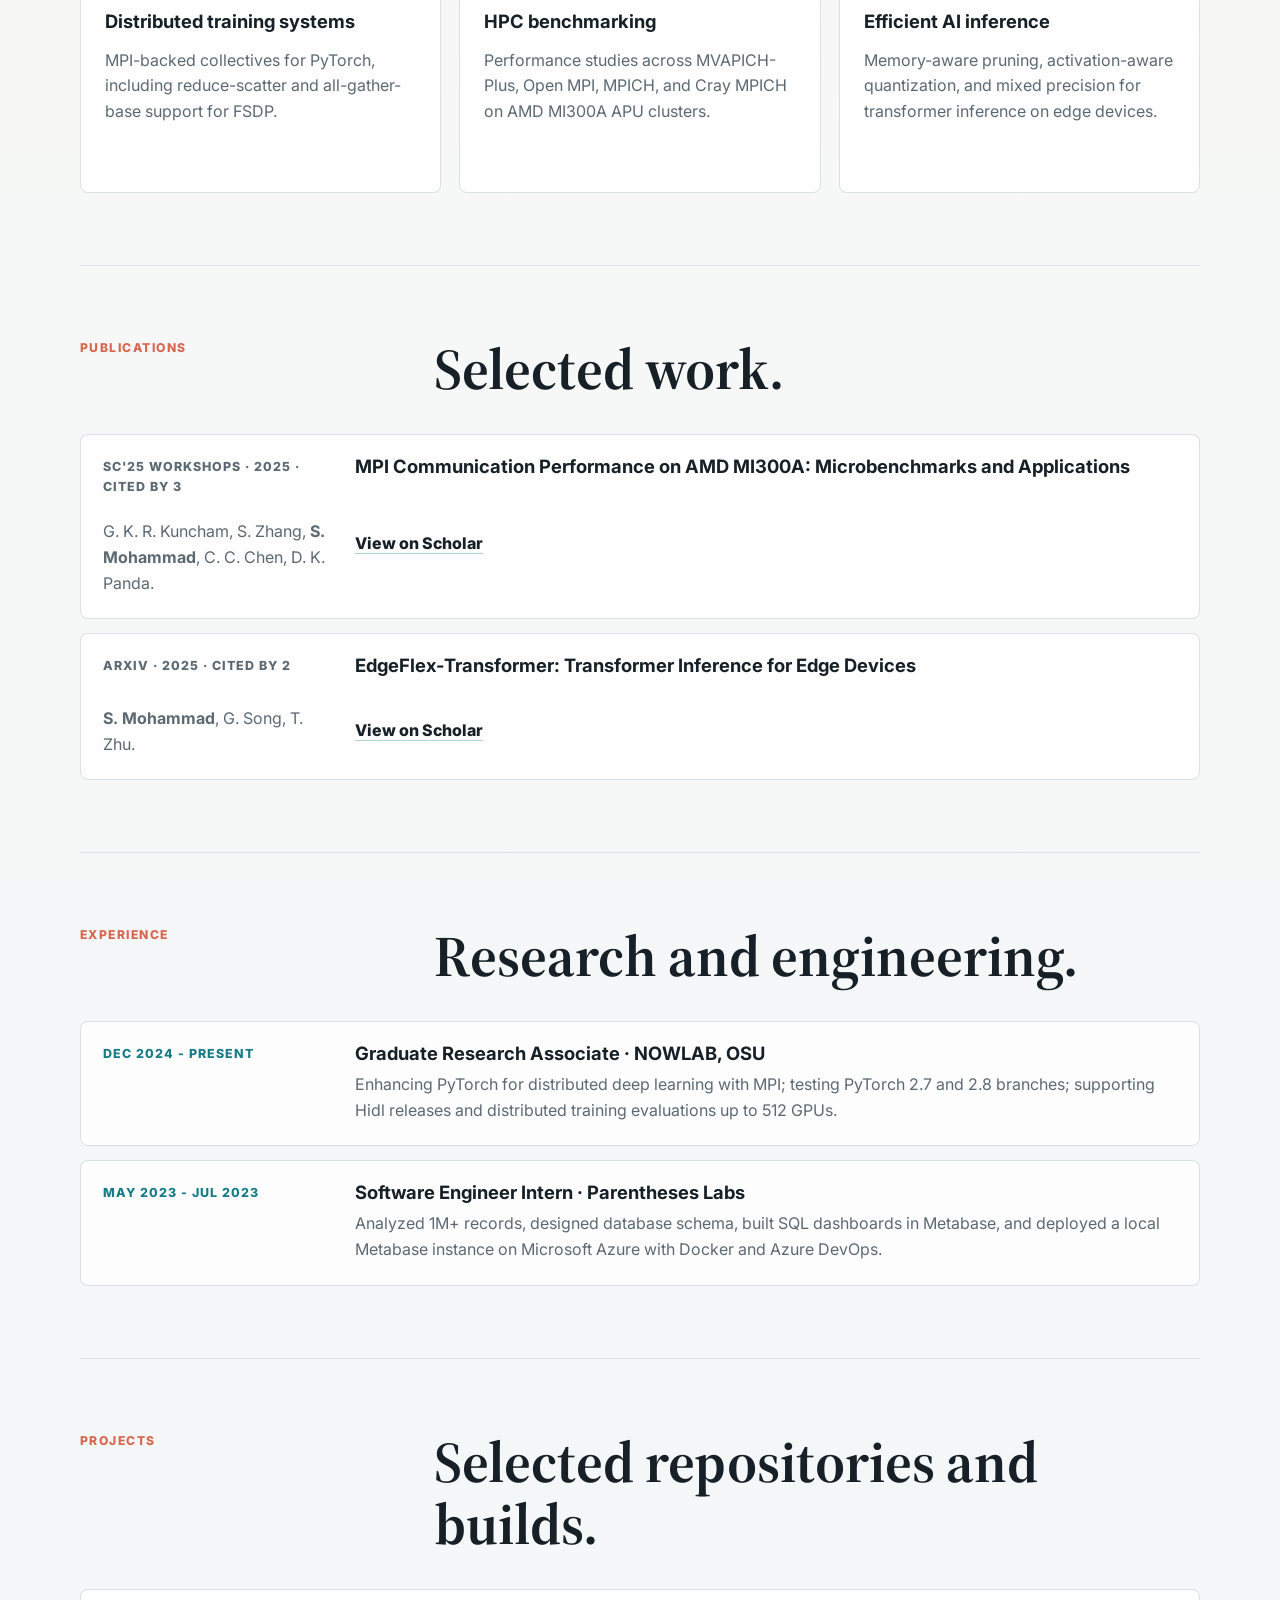
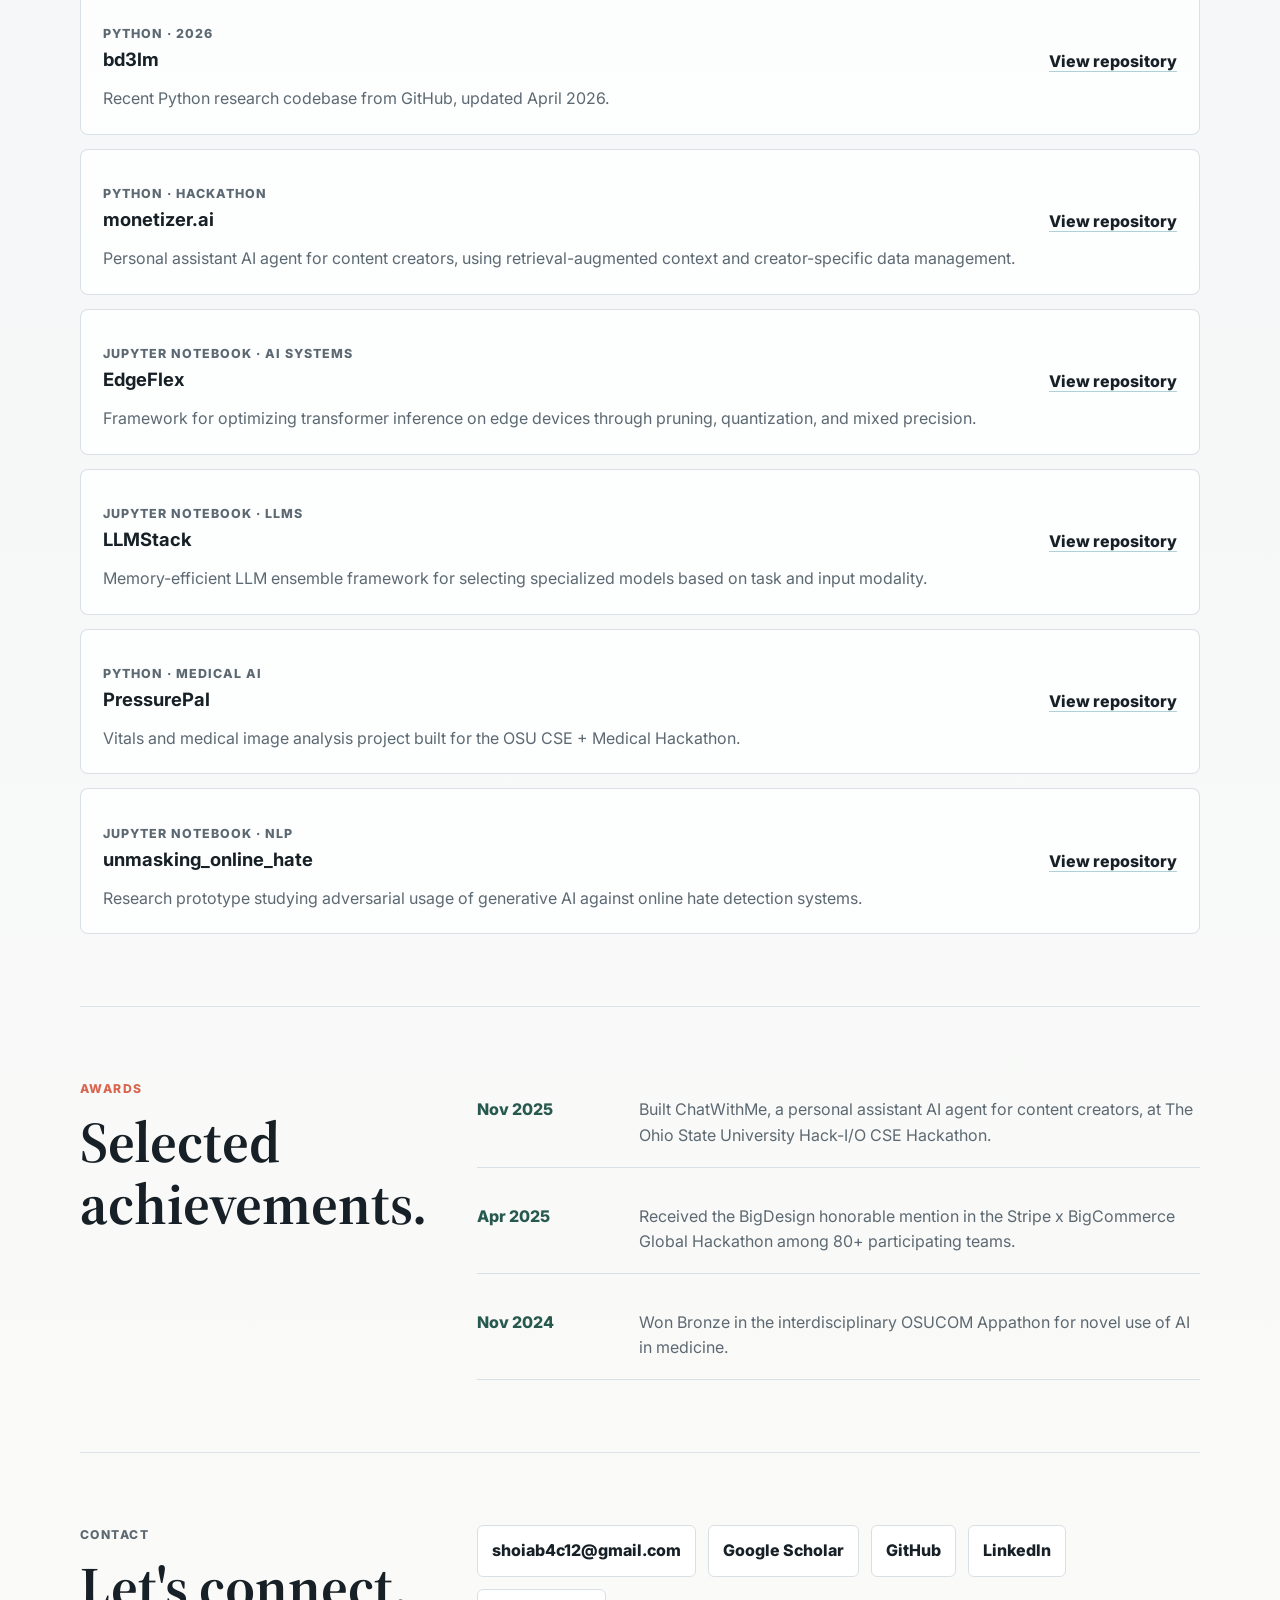
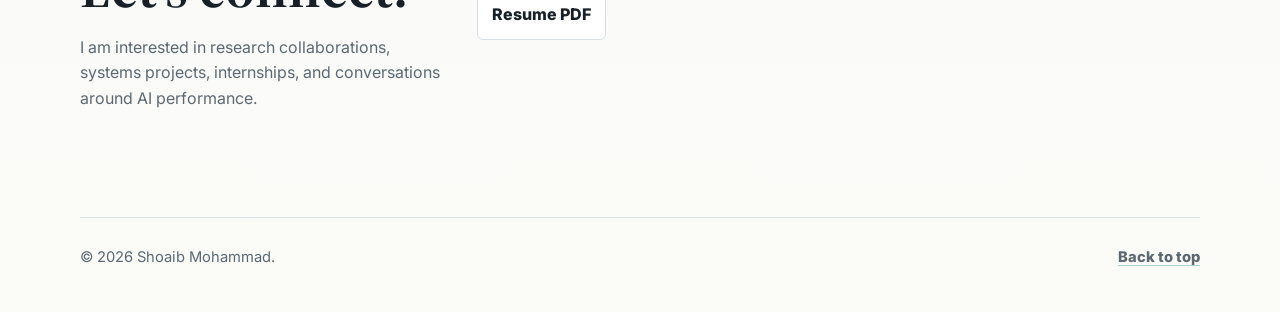
==== commit 95924304: "Update public contact email" ====
--- a/index.html
+++ b/index.html
@@ -38,7 +38,7 @@
             <a class="button primary" href="assets/Shoaib-Mohammad-Resume.pdf">Resume</a>
             <a class="button secondary" href="https://scholar.google.com/citations?user=XwBFP_gAAAAJ&amp;hl=en">Google Scholar</a>
             <a class="button ghost" href="https://github.com/Shoaib-git20">GitHub</a>
-            <a class="button ghost" href="https://www.linkedin.com/in/shoaib-mohammad/">LinkedIn</a>
+            <a class="button ghost" href="https://www.linkedin.com/in/shoaib-mohammad-65ab87217/">LinkedIn</a>
           </div>
         </div>
 
@@ -238,10 +238,10 @@
           </p>
         </div>
         <div class="contact-links">
-          <a href="mailto:mohammad.646@osu.edu">mohammad.646@osu.edu</a>
+          <a href="mailto:shoiab4c12@gmail.com">shoiab4c12@gmail.com</a>
           <a href="https://scholar.google.com/citations?user=XwBFP_gAAAAJ&amp;hl=en">Google Scholar</a>
           <a href="https://github.com/Shoaib-git20">GitHub</a>
-          <a href="https://www.linkedin.com/in/shoaib-mohammad/">LinkedIn</a>
+          <a href="https://www.linkedin.com/in/shoaib-mohammad-65ab87217/">LinkedIn</a>
           <a href="assets/Shoaib-Mohammad-Resume.pdf">Resume PDF</a>
         </div>
       </section>
